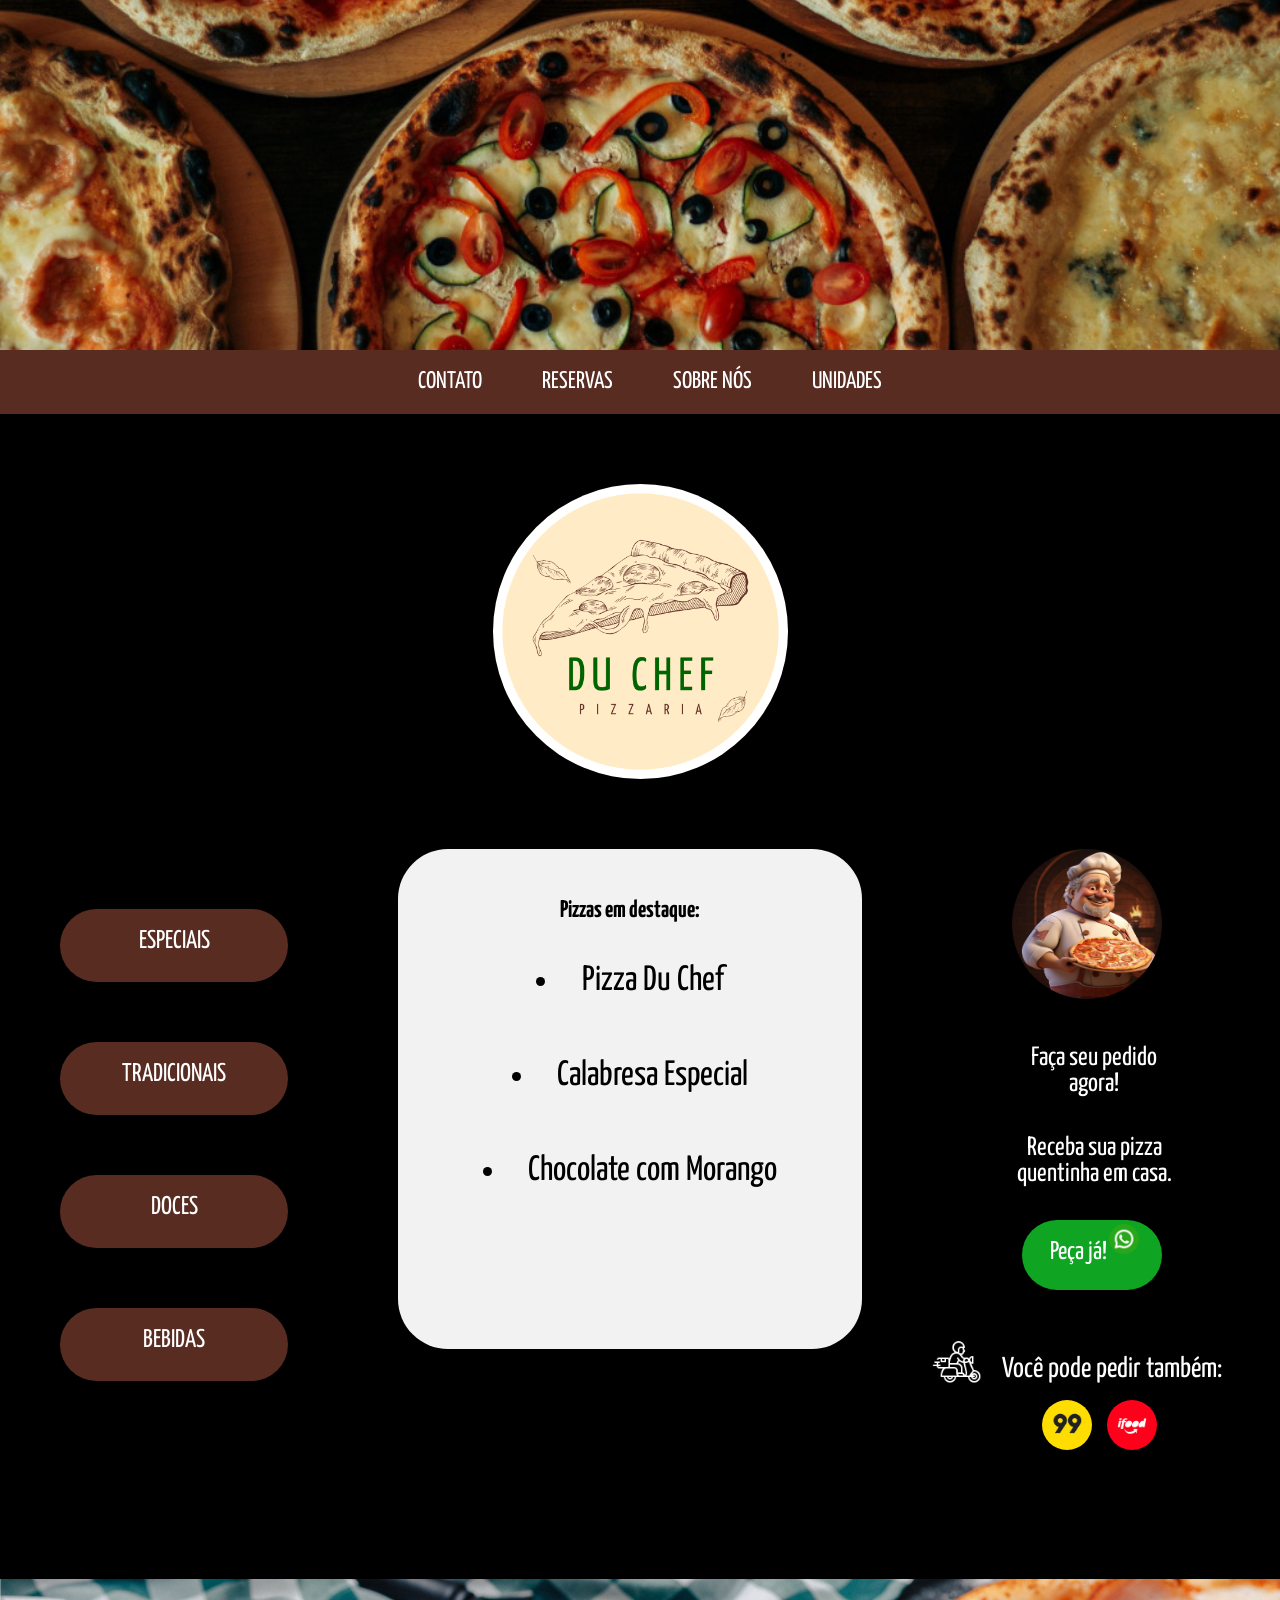
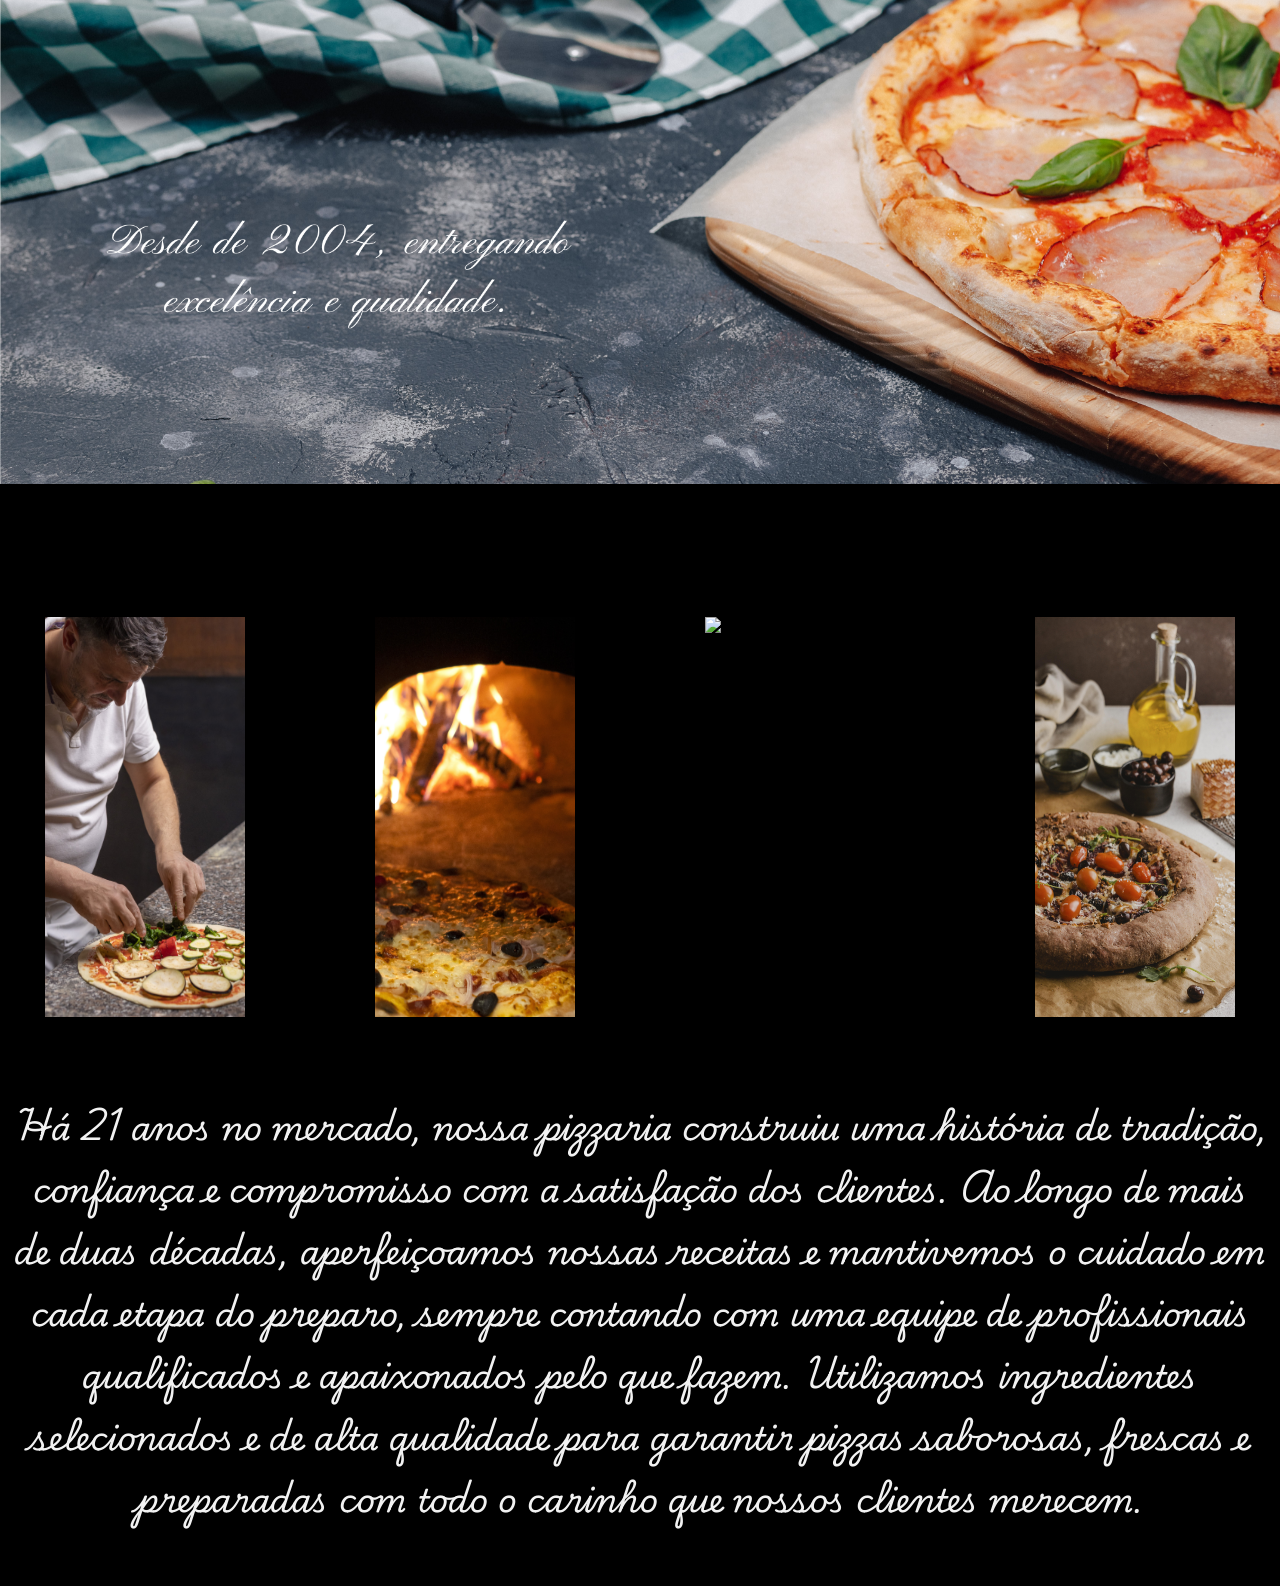
==== index.html @ 3c266546 "subindo projeto" ====
<!DOCTYPE html>
<html lang="pt-br">

<head>
    <meta charset="UTF-8">
    <meta name="viewport" content="width=device-width, initial-scale=1.0">
    <link rel="shortcut icon" href="imagens/Aha-Soft-Desktop-Buffet-Pizza.32.png" type="image/x-icon">
    <link rel="stylesheet" href="estilo.css">
    <title>Pizzaria Du Cheff</title>
</head>

<body>
    <header></header>
    <nav class="menu_principal">
        <ul>
            <li><a href="#">CONTATO</a></li>
            <li><a href="#">RESERVAS</a></li>
            <li><a href="#">SOBRE NÓS</a></li>
            <li><a href="#">UNIDADES</a></li>
        </ul>
    </nav>

    <div id="duchef">
        <img src="imagens/ducheflogo.png" alt="">
    </div>

    <section>
        <div id="menu1">
            <ul>
                <li class="item_destaque">ESPECIAIS</li>
                <li class="item_destaque">TRADICIONAIS</li>
                <li class="item_destaque">DOCES</li>
                <li class="item_destaque">BEBIDAS</li>
            </ul>
        </div>

        <div id="menu2">
            <h1>Pizzas em destaque:</h1>
            <ul>
                <li class="item_destaque2">Pizza Du Chef</li>
                <li class="item_destaque2">Calabresa Especial</li>
                <li class="item_destaque2">Chocolate com Morango</li>
            </ul>
        </div>

        <div id="menu3">

            <img src="imagens/chefdesen.jpg" alt="" class="master">
            <p class="emcasa">Faça seu pedido agora!</p>
            <p class="emcasa">Receba sua pizza quentinha em casa.</p>

            <div id="botaozap">

                <p class="pedido">Peça já!</p>
                <img src="imagens/whaticon.png" alt="" class="zap">
            </div>

            <div id="delivery">

                <img src="imagens/delivery-icon.png" alt="" class="delivery1">
                <p class="delivery2">Você pode pedir também:</p>
            </div>

            <div id="icons">
                <img src="imagens/99pop.jpg" alt="" class="nove">
                <img src="imagens/logoifood2.png" alt="" class="food">
            </div>

        </div>
    </section>

    <article>

        <img src="imagens/banner2.png" id="banner2">

        <div id="container">

            <div class="card"><img src="imagens/chef.jpg"></div>
            <div class="card"><img src="imagens/forno.jpg"></div>
            <div class="card"><img src="imagens/ingredientes.jpg"></div>
            <div class="card"><img src="imagens/pizza.jpg"></div>

        </div>

        <div class="paragrafo">

            <P>
                Há 21 anos no mercado, nossa pizzaria construiu uma história de tradição, confiança e compromisso com a
                satisfação dos clientes. Ao longo de mais de duas décadas,
                aperfeiçoamos nossas receitas e mantivemos o cuidado em cada etapa do preparo, sempre contando com uma
                equipe de profissionais qualificados e apaixonados pelo que fazem.
                Utilizamos ingredientes selecionados e de alta qualidade para garantir pizzas saborosas, frescas e
                preparadas com todo o carinho que nossos clientes merecem.
            </P>

        </div>

    </article>

    <footer></footer>

</body>

</html>
---- estilo.css ----
@import url('https://fonts.googleapis.com/css2?family=IBM+Plex+Mono:ital,wght@0,100;0,200;0,300;0,400;0,500;0,600;0,700;1,100;1,200;1,300;1,400;1,500;1,600;1,700&family=Instrument+Serif:ital@0;1&family=Inter:ital,opsz,wght@0,14..32,100..900;1,14..32,100..900&family=Irish+Grover&family=Pinyon+Script&family=Yanone+Kaffeesatz:wght@200..700&display=swap');
@import url('https://fonts.googleapis.com/css2?family=Playwrite+US+Trad:wght@100..400&display=swap');

/*--------------------------------------------------------------------------------------- parte Filipe -------------------------------------------------------------------------------------------*/

*{
    margin: 0;
    padding: 0;
}
header{
    background-color: black;
    background-image: url('./imagens/banner1.1.jpg');
    background-repeat:no-repeat ;
    background-position: center center;
    background-size: cover;   
    width: 100%;
    height: 350px;
}
.menu_principal{
    background-color: #592c22;
    padding: 20px;
    display: flex;
    justify-content: center;
}
.menu_principal ul{
    display: flex;
    list-style: none;    
}
.menu_principal a{
    text-decoration: none;
    color: white;
    padding: 20px;
    margin-left: 20px;
    font-family:Yanone Kaffeesatz;
    font-style: regular;
    font-size: 1.5em;
    font-weight: normal;    
}
.menu_principal a:hover{
    background-color: black;
    color: green;
    border-radius: 25px;
    transition-duration: .5s;
}

#duchef{
    background-color: black;
    display: flex;
    justify-content: center;/*centraliza na horizontal*/
    align-items: center;/*centraliza na vertical*/
    padding: 70px;
}
#duchef img{
  
    width: 295px;px;
    height:295px;
    border-radius: 50%;
    object-fit: cover;/*Impede que a imagem fique distorcida.*/
  
}
section{
    background-color: black;
    display: flex;
    
}
#menu1{
    width: 30%;
    height: 730px;
    color: white;
   
     
}
#menu1 ul li{
   padding: 20px;
   font-size: larger;
    
}
#menu1 ul li.item_destaque{ /*coluna de menu 1*/
    background-color: #592c22;
    padding-bottom: 28px;
    margin: 60px;
    font-family:Yanone Kaffeesatz;
    font-style: regular;
    font-size: 1.6rem;
    border-radius: 100px;
    text-align: center;
    list-style-type: none;
}

#menu2{
    background-color: #f2f2f2;
    width: 40%;
    height: 480px;
    margin-left: 50px;
    font-size: 1rem;
    padding-top: 20px;
    font-family:Yanone Kaffeesatz;
    font-style: regular;
    border-radius:50px;
}


#menu2 h1{
    text-align: center;
    font-family:Yanone Kaffeesatz;
    font-style: regular;
    margin-top: 30px;
   
}
#menu2 ul li{
    padding: 20px;
    margin-top: 20px;
    font-size: 2.2em;
    text-align: center;
    list-style-type: disc;
    list-style-position: inside;   
}


#menu3{
    width: 30%;
    height: 500px;
    color: white;
    margin-left: 70px;
    font-size: 1.5rem;
    //
}

.master{
    width: 150px;
    height: 150px;
    border-radius: 50%;  
    margin-left: 80px;
    align-items: center;
}

.emcasa{
    text-align: center;
    width: 50%;
    height: 40px;
    font-family:Yanone Kaffeesatz;
    font-style: regular;
    margin-top: 35px;
    margin-bottom: 40px;
    margin-left: 70px;
    padding: 5px;
    font-size: 1.1em;
}


#botaozap{ 
display: flex;
margin: 8px;
margin-left:90px;
width: 140px;
height:70px;
background-color: #0fa523;
border-radius: 40px;
   
  
}    
.pedido{
   color: white;
   padding-top: 20px;
   padding-left: 28px;
   font-family:Yanone Kaffeesatz;
   font-style: regular;
   font-size: 1.6rem;
   
   

}
.zap{
    width: 30px;
    height: 30px;
    padding-top: 4px ;
    padding-left:2px ;
  
   
   
}

#delivery{
    display: flex;
    padding-top: 40px;
   
}

.delivery1{
   
    width: 50px ;
    height: 50px;
    
}
.delivery2{
    padding-left: 20px;
    padding-top: 17px;
    font-family:Yanone Kaffeesatz;
   font-style: regular;
   font-size: 1.8rem;
     
}

#icons{
     display: flex;
     padding-top: 2px;
     margin-left: 110px;
     gap: 15px;
    
}
.nove{
   width: 50px;
   height: 50px;
   border-radius:50px;
   margin-top: 10px;
     
    
    
}
.food{ 
width: 50px;
height: 50px;
border-radius:50px;  
margin-top: 10px;  
    
}


#banner{
    width: 100%;
    height: 350px;
}

/*-------------------------------------------------------------------------------------- parte jaqueline ---------------------------------------------------------------------------------------*/

article{/*coonfigurações do article*/

    background-color: black;
    padding-bottom: 46px;

}

#banner2{
width: 100%;

}


#container{ /*inicio do bloco de imagens por div container*/

    
    display: flex; /*utilização do flexbox*/
    justify-content: center;
    padding-top:5%;
     border-radius: 30%;
   


}
.card{ /*configurando os cards das imagens*/
   
   padding: 65px;
   display: flex;
   height: 400px;
  
}
.card img{
    width: 200px;
}
    
.paragrafo{  /*configurando o parágrafo embaixo dos cards das imagens*/

 color:#f2f2f2;
 padding: 12px;
 font-family: Playwrite US Trad;
 font-size: 2rem;
 font-style: Thin;
 text-align:center;

}

/*-------------------------------------------------------------------------------------- parte Rodrigo ---------------------------------------------------------------------------------------*/
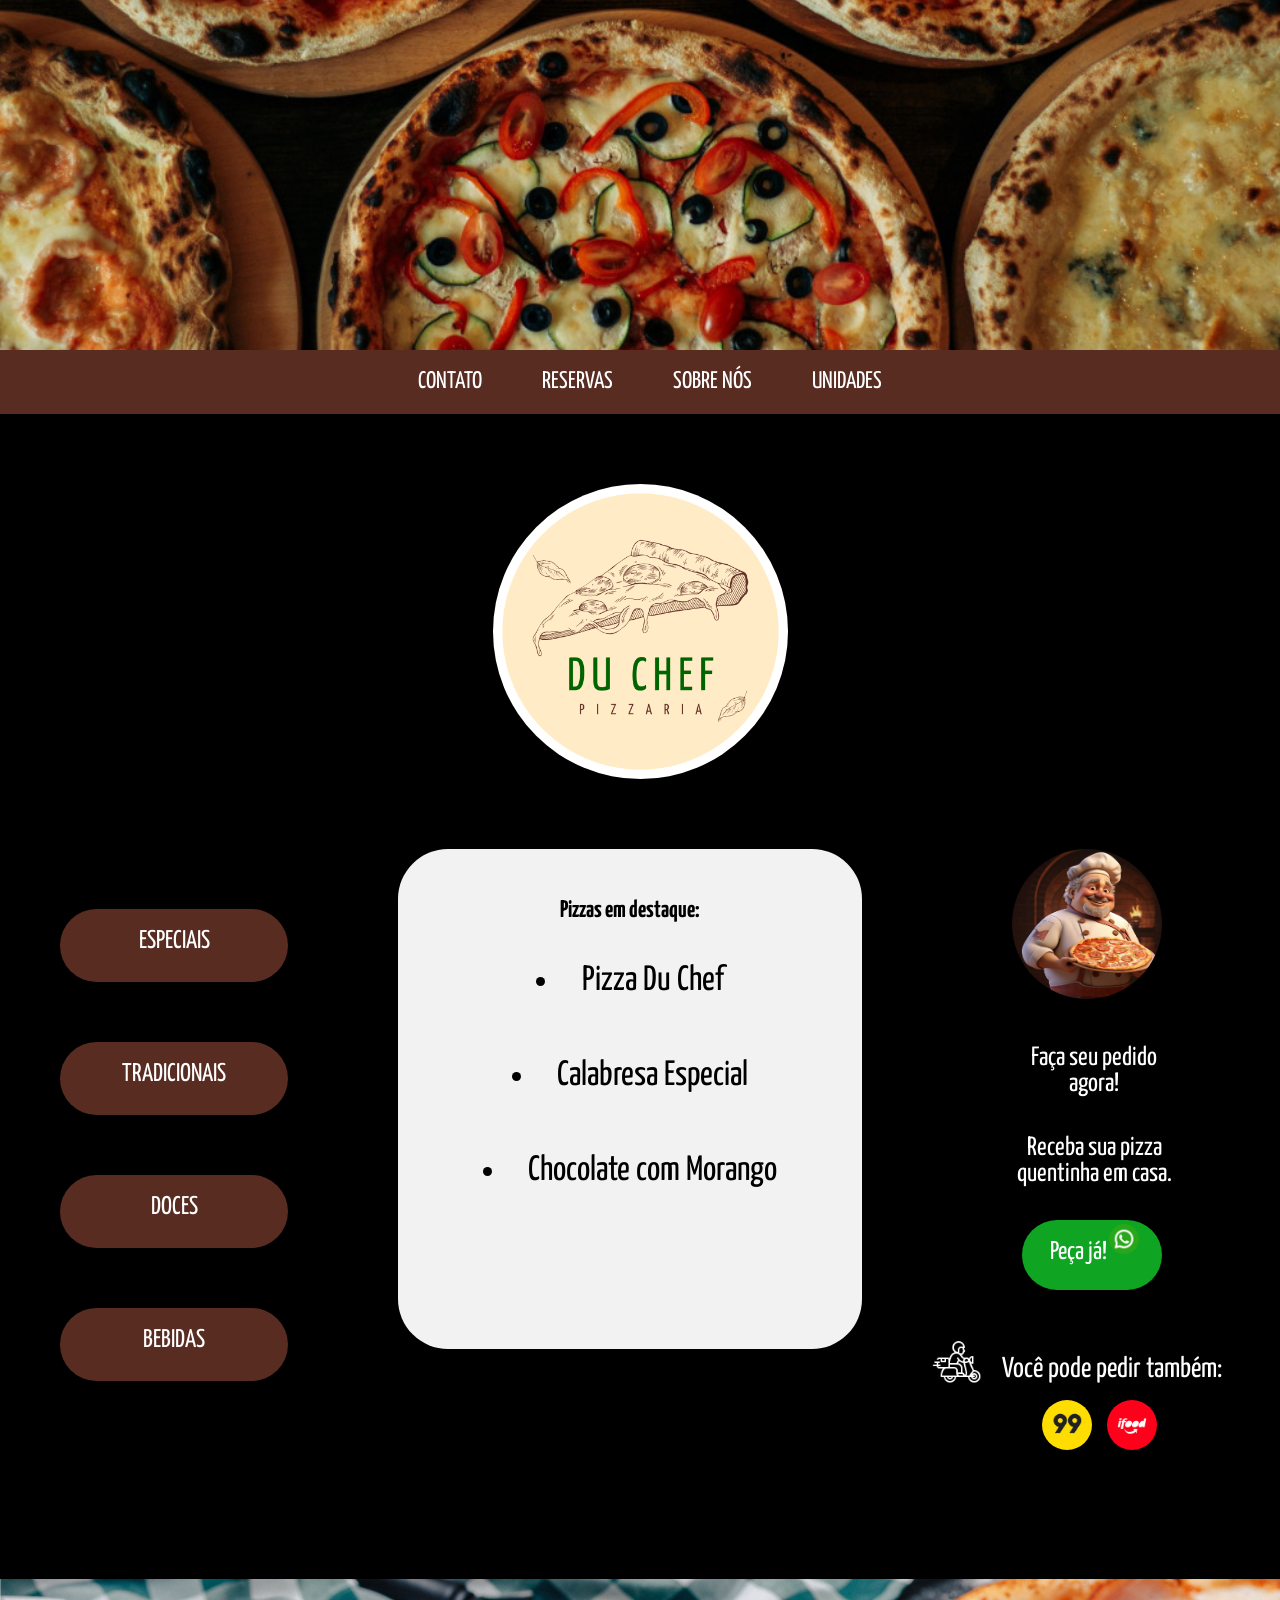
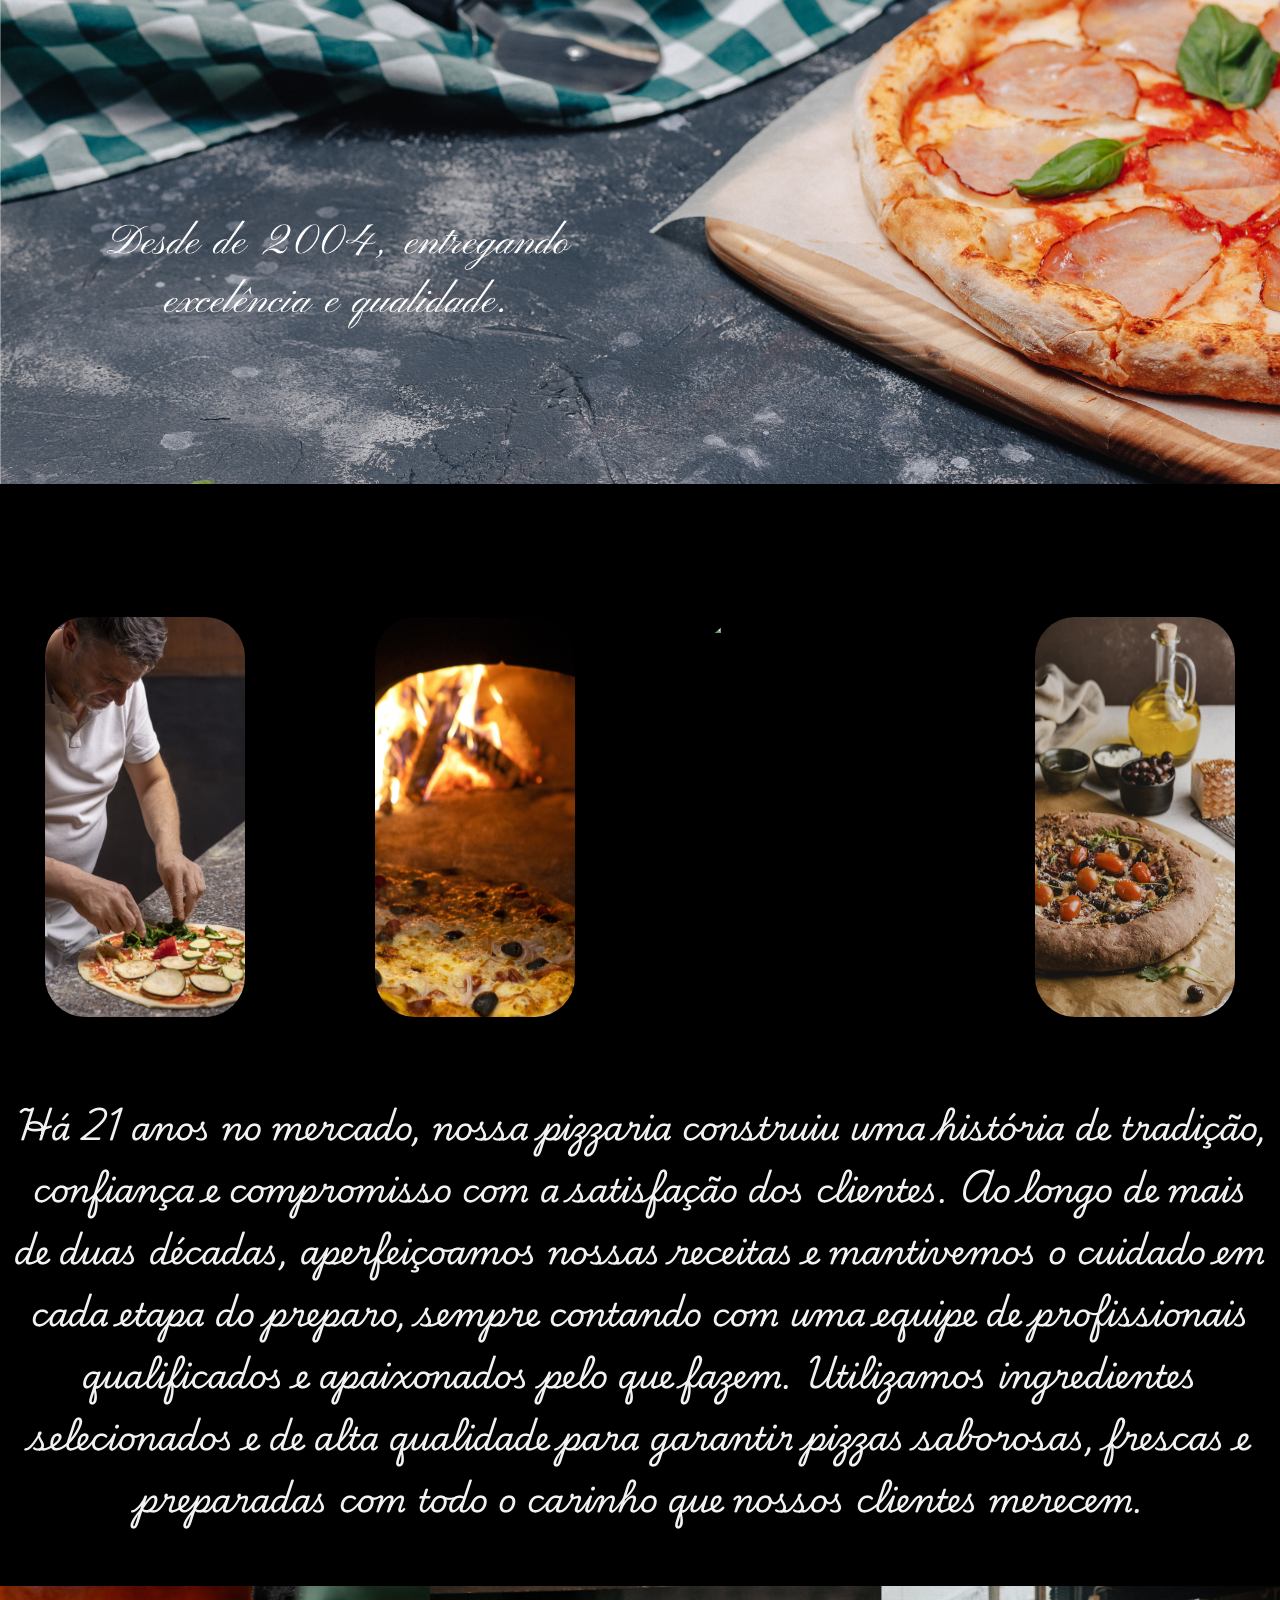
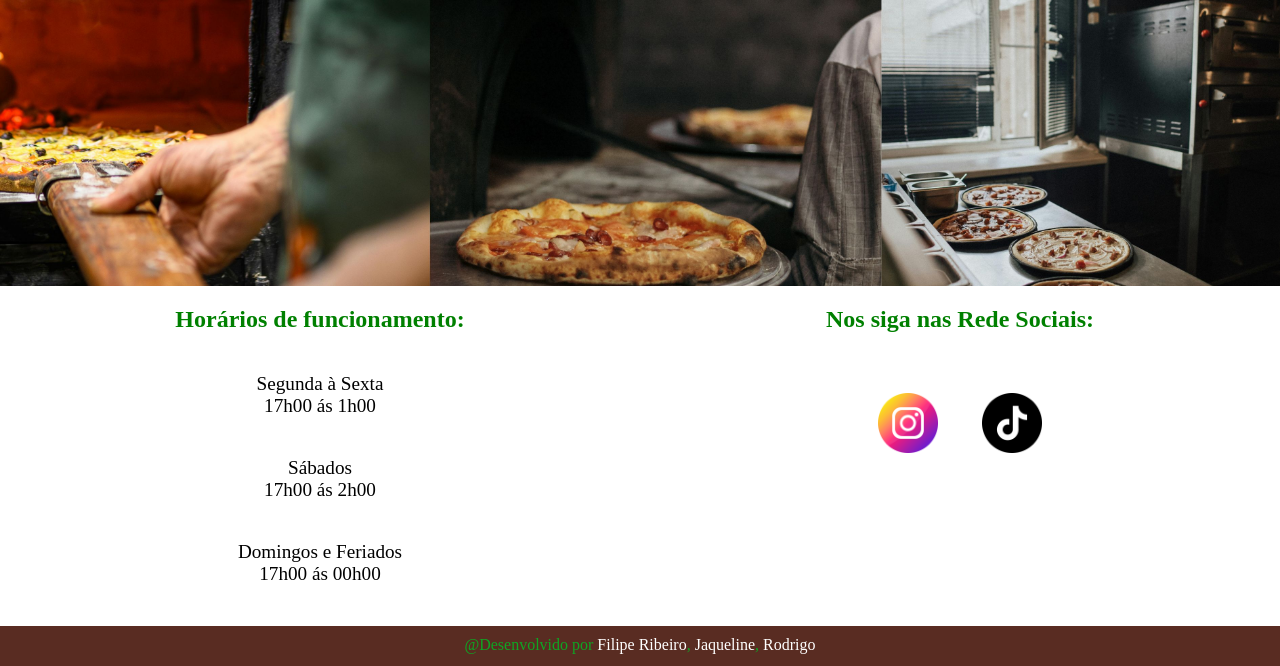
==== commit 5de033ef: "nova atualizacao" ====
--- a/index.html
+++ b/index.html
@@ -97,7 +97,32 @@
 
     </article>
 
-    <footer></footer>
+    <section id="banner3">
+
+    </section>
+    <section id="contatos">
+        <div id="horarios">
+            <h2>Horários de funcionamento:</h2>
+            <p>Segunda à Sexta <br>
+                17h00 ás 1h00</p>
+
+            <p>Sábados <br>
+                17h00 ás 2h00</p>
+
+            <p>Domingos e Feriados <br>
+                17h00 ás 00h00</p>
+        </div>
+        <div id="redes">
+            <h2>Nos siga nas Rede Sociais:</h2>
+            <img src="imagens/instagram.png" alt="logo do Instagram">
+            <img src="imagens/tiktok (1).png" alt="logo do Tik Tok">
+        </div>
+
+    </section>
+
+    <footer>
+        <p>@Desenvolvido por <a href="#">Filipe Ribeiro</a>,<a href="#"> Jaqueline</a>,<a href="#"> Rodrigo</a></p>
+    </footer>
 
 </body>
 
--- a/estilo.css
+++ b/estilo.css
@@ -1,3 +1,5 @@
+@charset "UTF-8";
+
 @import url('https://fonts.googleapis.com/css2?family=IBM+Plex+Mono:ital,wght@0,100;0,200;0,300;0,400;0,500;0,600;0,700;1,100;1,200;1,300;1,400;1,500;1,600;1,700&family=Instrument+Serif:ital@0;1&family=Inter:ital,opsz,wght@0,14..32,100..900;1,14..32,100..900&family=Irish+Grover&family=Pinyon+Script&family=Yanone+Kaffeesatz:wght@200..700&display=swap');
 @import url('https://fonts.googleapis.com/css2?family=Playwrite+US+Trad:wght@100..400&display=swap');
 
@@ -15,12 +17,16 @@
     background-size: cover;   
     width: 100%;
     height: 350px;
+    
 }
 .menu_principal{
     background-color: #592c22;
     padding: 20px;
     display: flex;
     justify-content: center;
+    position: sticky;
+    top: 0px;
+    z-index: 1; 
 }
 .menu_principal ul{
     display: flex;
@@ -52,7 +58,7 @@
 }
 #duchef img{
   
-    width: 295px;px;
+    width: 295px;
     height:295px;
     border-radius: 50%;
     object-fit: cover;/*Impede que a imagem fique distorcida.*/
@@ -61,6 +67,7 @@
 section{
     background-color: black;
     display: flex;
+    width: 100%;
     
 }
 #menu1{
@@ -115,17 +122,13 @@
     list-style-type: disc;
     list-style-position: inside;   
 }
-
-
 #menu3{
     width: 30%;
     height: 500px;
     color: white;
     margin-left: 70px;
-    font-size: 1.5rem;
-    //
-}
-
+    font-size: 1.5rem;    
+}
 .master{
     width: 150px;
     height: 150px;
@@ -133,7 +136,6 @@
     margin-left: 80px;
     align-items: center;
 }
-
 .emcasa{
     text-align: center;
     width: 50%;
@@ -146,8 +148,6 @@
     padding: 5px;
     font-size: 1.1em;
 }
-
-
 #botaozap{ 
 display: flex;
 margin: 8px;
@@ -156,8 +156,6 @@
 height:70px;
 background-color: #0fa523;
 border-radius: 40px;
-   
-  
 }    
 .pedido{
    color: white;
@@ -166,31 +164,22 @@
    font-family:Yanone Kaffeesatz;
    font-style: regular;
    font-size: 1.6rem;
-   
-   
-
 }
 .zap{
     width: 30px;
     height: 30px;
     padding-top: 4px ;
     padding-left:2px ;
-  
-   
-   
 }
 
 #delivery{
     display: flex;
     padding-top: 40px;
-   
-}
-
+}
 .delivery1{
    
     width: 50px ;
     height: 50px;
-    
 }
 .delivery2{
     padding-left: 20px;
@@ -198,38 +187,32 @@
     font-family:Yanone Kaffeesatz;
    font-style: regular;
    font-size: 1.8rem;
-     
-}
-
+}
 #icons{
      display: flex;
      padding-top: 2px;
      margin-left: 110px;
      gap: 15px;
-    
 }
 .nove{
    width: 50px;
    height: 50px;
    border-radius:50px;
    margin-top: 10px;
-     
-    
-    
 }
 .food{ 
 width: 50px;
 height: 50px;
 border-radius:50px;  
-margin-top: 10px;  
-    
-}
-
-
+margin-top: 10px;      
+}
 #banner{
     width: 100%;
     height: 350px;
 }
+article{
+    width: 100%;
+}
 
 /*-------------------------------------------------------------------------------------- parte jaqueline ---------------------------------------------------------------------------------------*/
 
@@ -237,37 +220,26 @@
 
     background-color: black;
     padding-bottom: 46px;
-
-}
-
+}
 #banner2{
 width: 100%;
-
-}
-
-
-#container{ /*inicio do bloco de imagens por div container*/
-
-    
+}
+#container{ /*inicio do bloco de imagens por div container*/    
     display: flex; /*utilização do flexbox*/
     justify-content: center;
     padding-top:5%;
      border-radius: 30%;
-   
-
-
 }
 .card{ /*configurando os cards das imagens*/
    
    padding: 65px;
    display: flex;
    height: 400px;
-  
 }
 .card img{
     width: 200px;
-}
-    
+    border-radius: 40px;
+    }
 .paragrafo{  /*configurando o parágrafo embaixo dos cards das imagens*/
 
  color:#f2f2f2;
@@ -276,7 +248,65 @@
  font-size: 2rem;
  font-style: Thin;
  text-align:center;
-
 }
 
 /*-------------------------------------------------------------------------------------- parte Rodrigo ---------------------------------------------------------------------------------------*/
+#banner3{
+    background-color: black;
+    background-image: url(./imagens/banner3.jpg);
+    background-position: center center;
+    background-repeat: no-repeat;
+    background-size: cover;
+    width: 100%;/*Sempre definir altura e largura das imagens!*/
+    height: 300px;
+}
+#contatos{
+    display: flex;
+    background-color: white;
+    margin-bottom: 40px;
+}
+#horarios{
+    width: 50%;
+    height: 300px;
+}
+#horarios h2{
+    color: green;
+    padding: 20px;
+    text-align: center;
+}
+#horarios p{
+    font-family: 'Times New Roman', Times, serif;
+    font-size: larger;
+    padding: 20px;
+    text-align: center;
+}
+#redes{
+    width: 50%;
+    height: 300px;
+    text-align: center;
+}
+#redes h2{
+    font-family: 'Times New Roman', Times, serif;
+    color: green;
+    padding: 20px;
+}
+#redes img{
+    width: 60px;
+    height: 60px;
+    margin-top: 20px;
+    padding: 20px;
+}
+footer{
+    background-color: #592c22;
+    width: 100%;
+    height: 40px;
+    text-align: center;
+}
+footer p{
+    color:#0fa523;
+    padding: 10px;
+}
+footer a {
+     color: white;
+     text-decoration: none;
+}
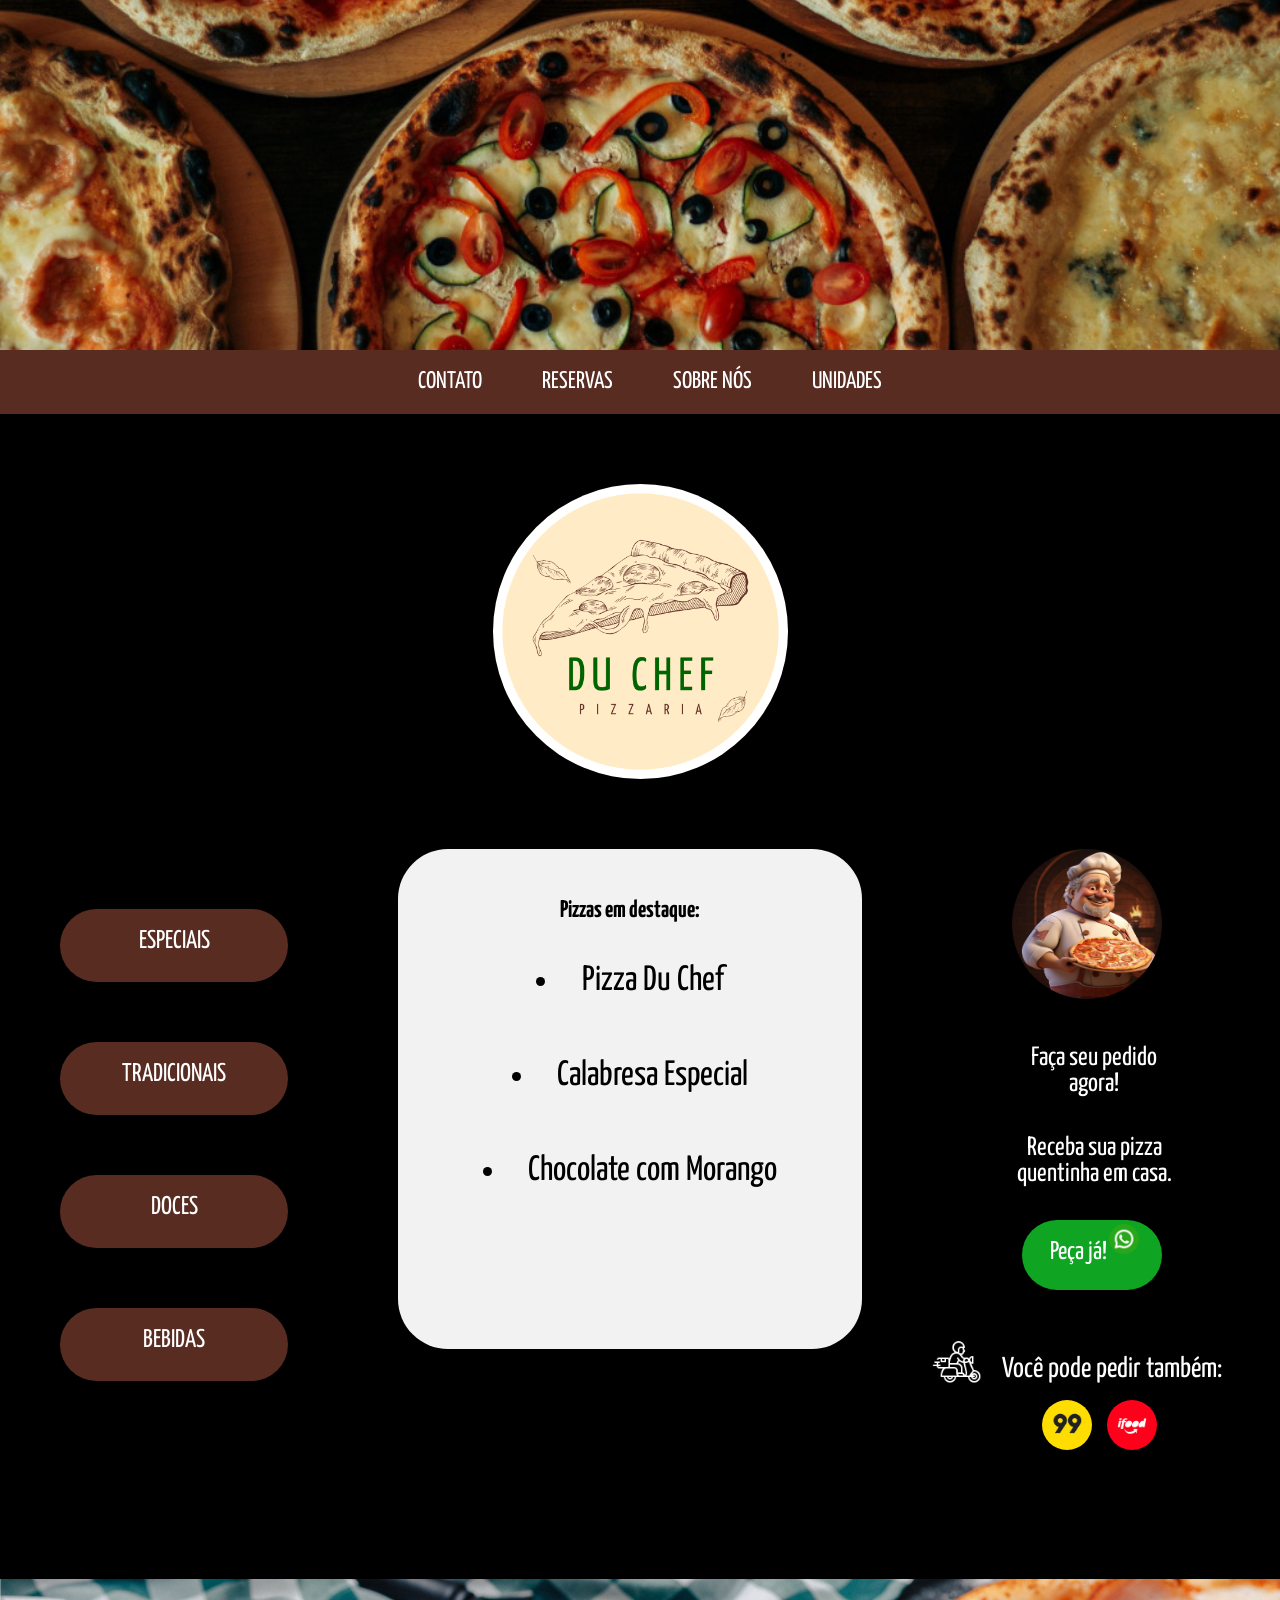
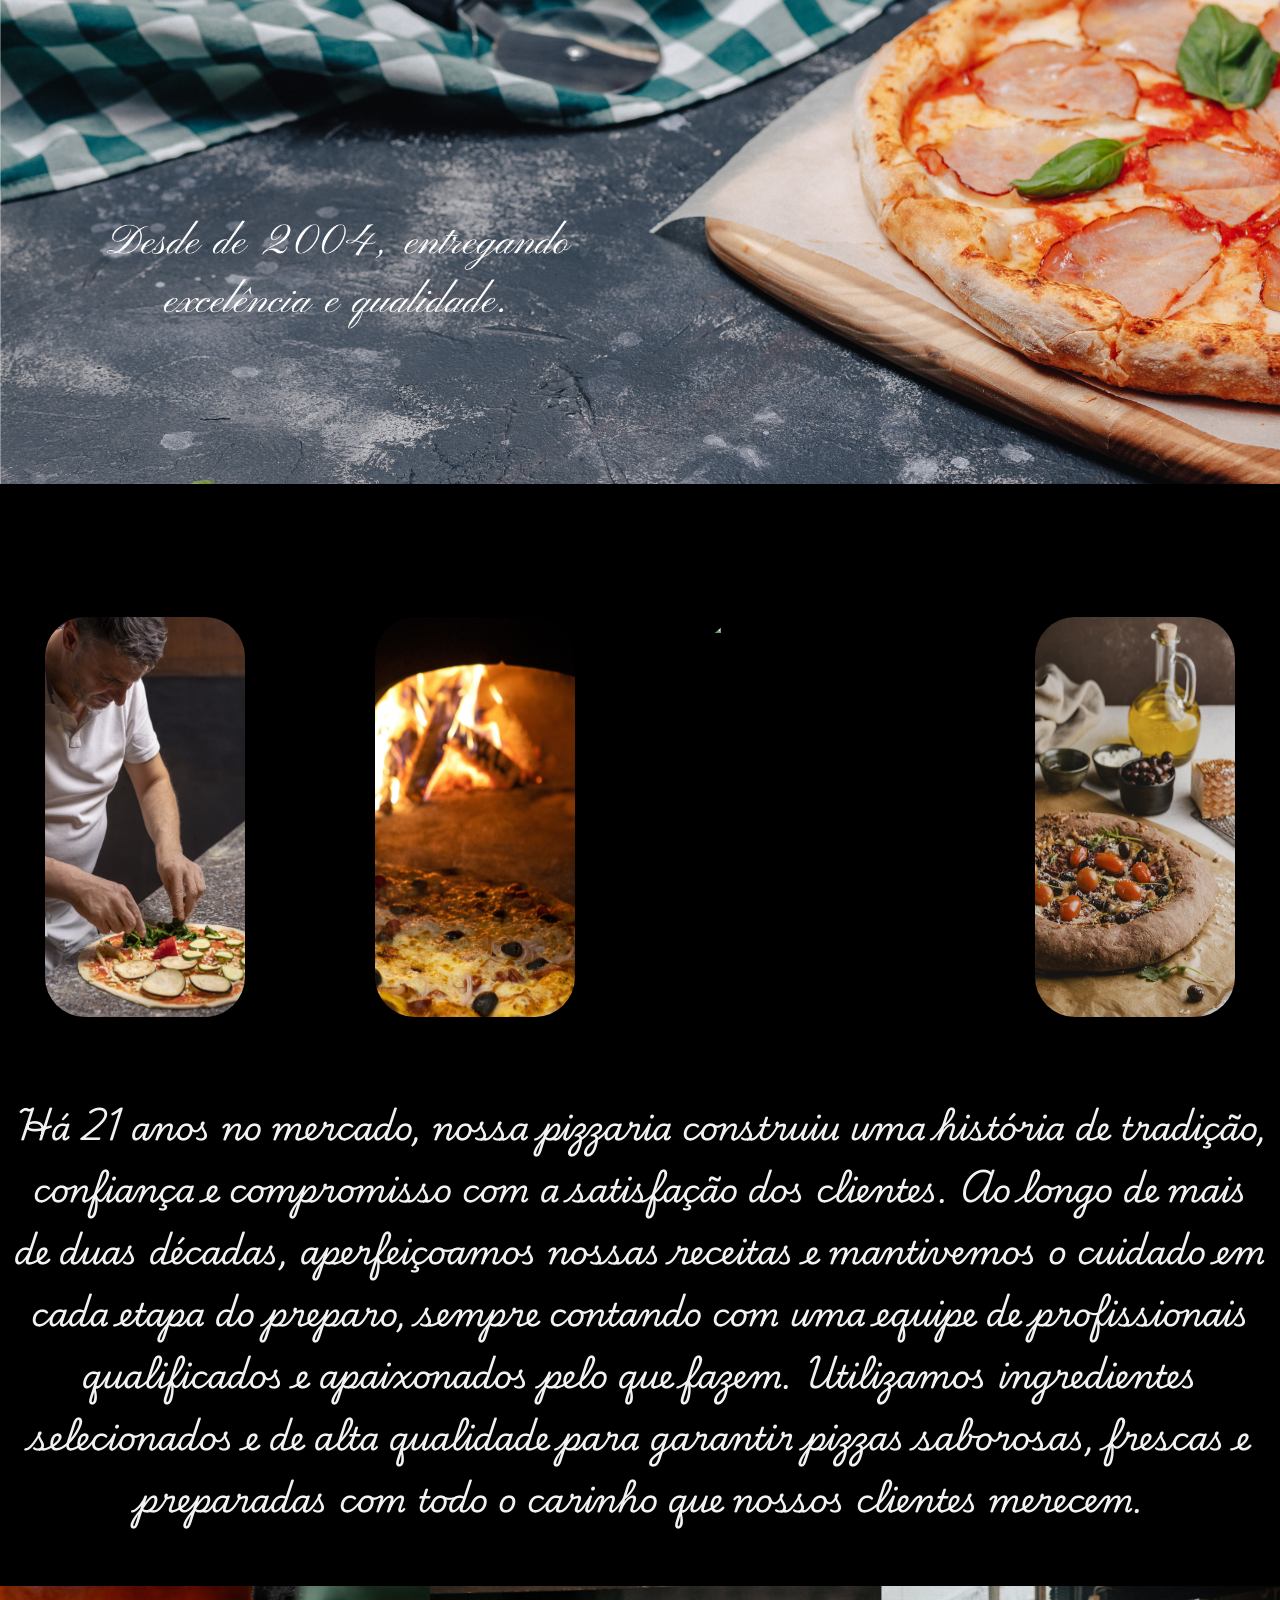
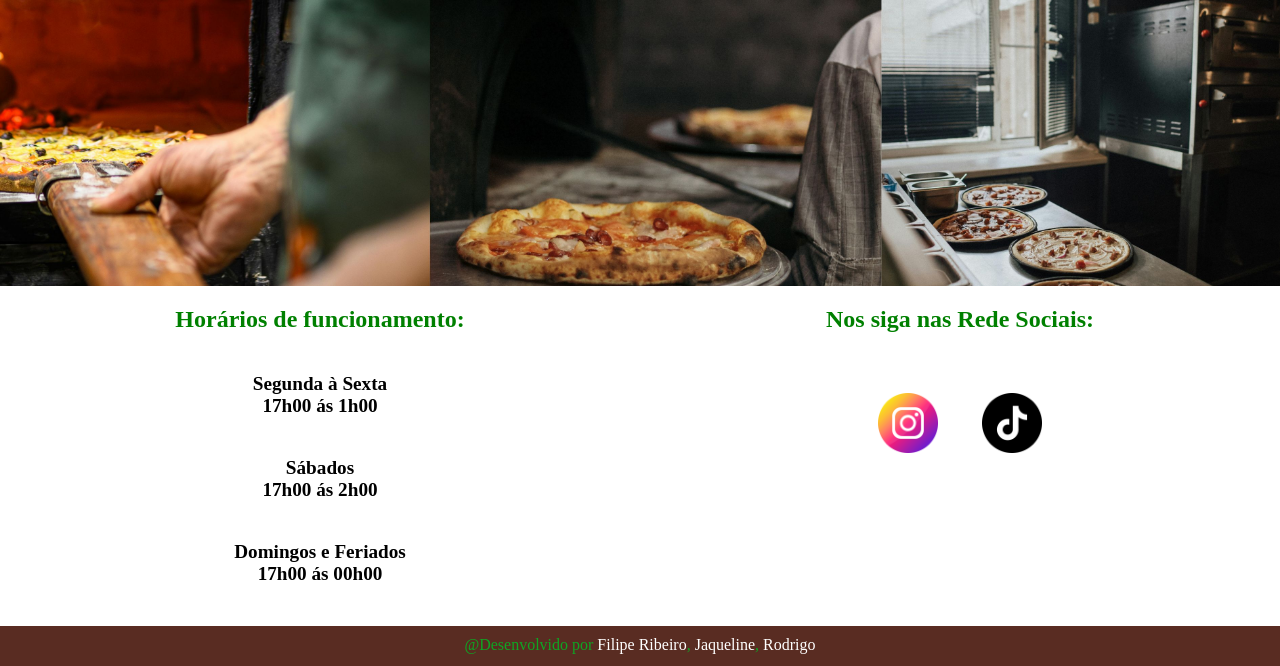
==== commit 9ccf106b: "atualizaçao" ====
--- a/index.html
+++ b/index.html
@@ -51,7 +51,7 @@
 
             <div id="botaozap">
 
-                <p class="pedido">Peça já!</p>
+                <p class="pedido"><a href="https://wa.me/5561986520380/" target="_blank">Peça já!</a></p>
                 <img src="imagens/whaticon.png" alt="" class="zap">
             </div>
 
--- a/estilo.css
+++ b/estilo.css
@@ -156,9 +156,13 @@
 height:70px;
 background-color: #0fa523;
 border-radius: 40px;
-}    
+} 
+#botaozap a {
+    text-decoration: none;
+    color: white;
+}   
 .pedido{
-   color: white;
+   
    padding-top: 20px;
    padding-left: 28px;
    font-family:Yanone Kaffeesatz;
@@ -228,7 +232,7 @@
     display: flex; /*utilização do flexbox*/
     justify-content: center;
     padding-top:5%;
-     border-radius: 30%;
+     
 }
 .card{ /*configurando os cards das imagens*/
    
@@ -277,6 +281,7 @@
 #horarios p{
     font-family: 'Times New Roman', Times, serif;
     font-size: larger;
+    font-weight: bold;
     padding: 20px;
     text-align: center;
 }
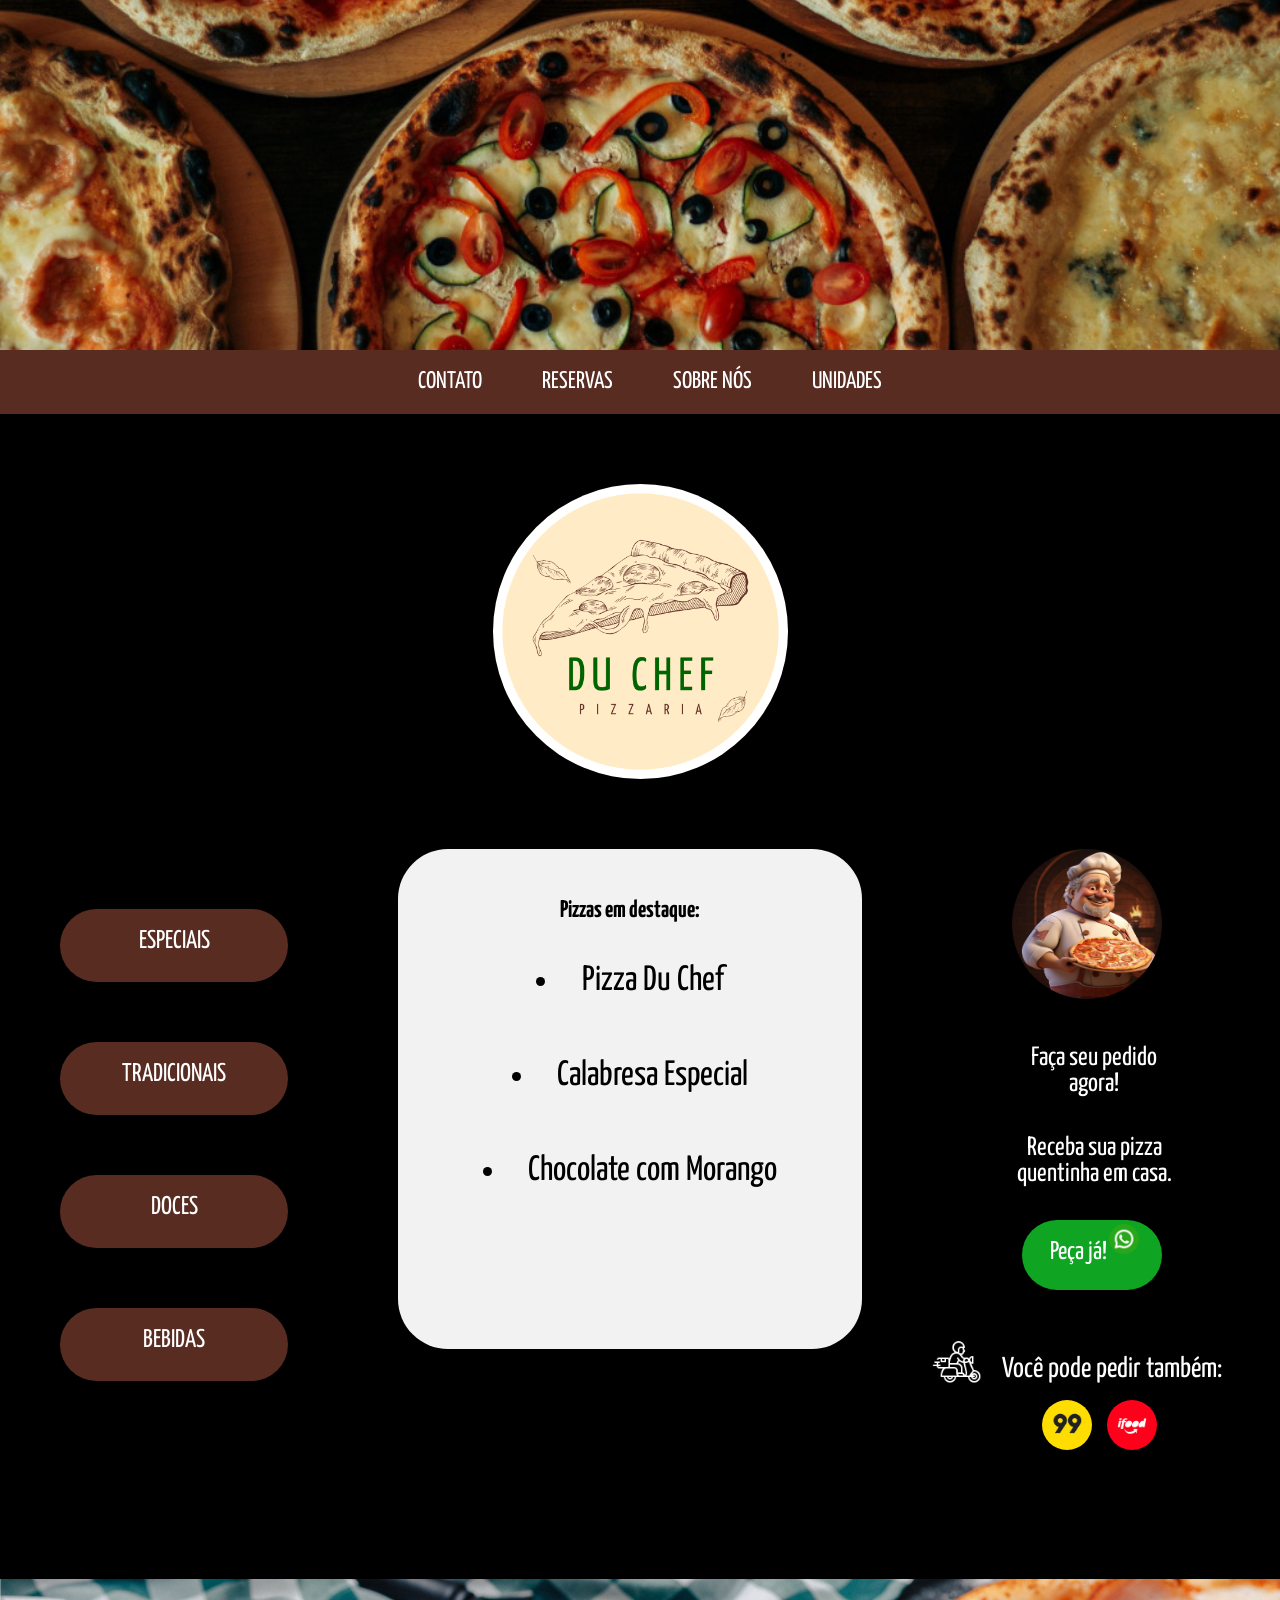
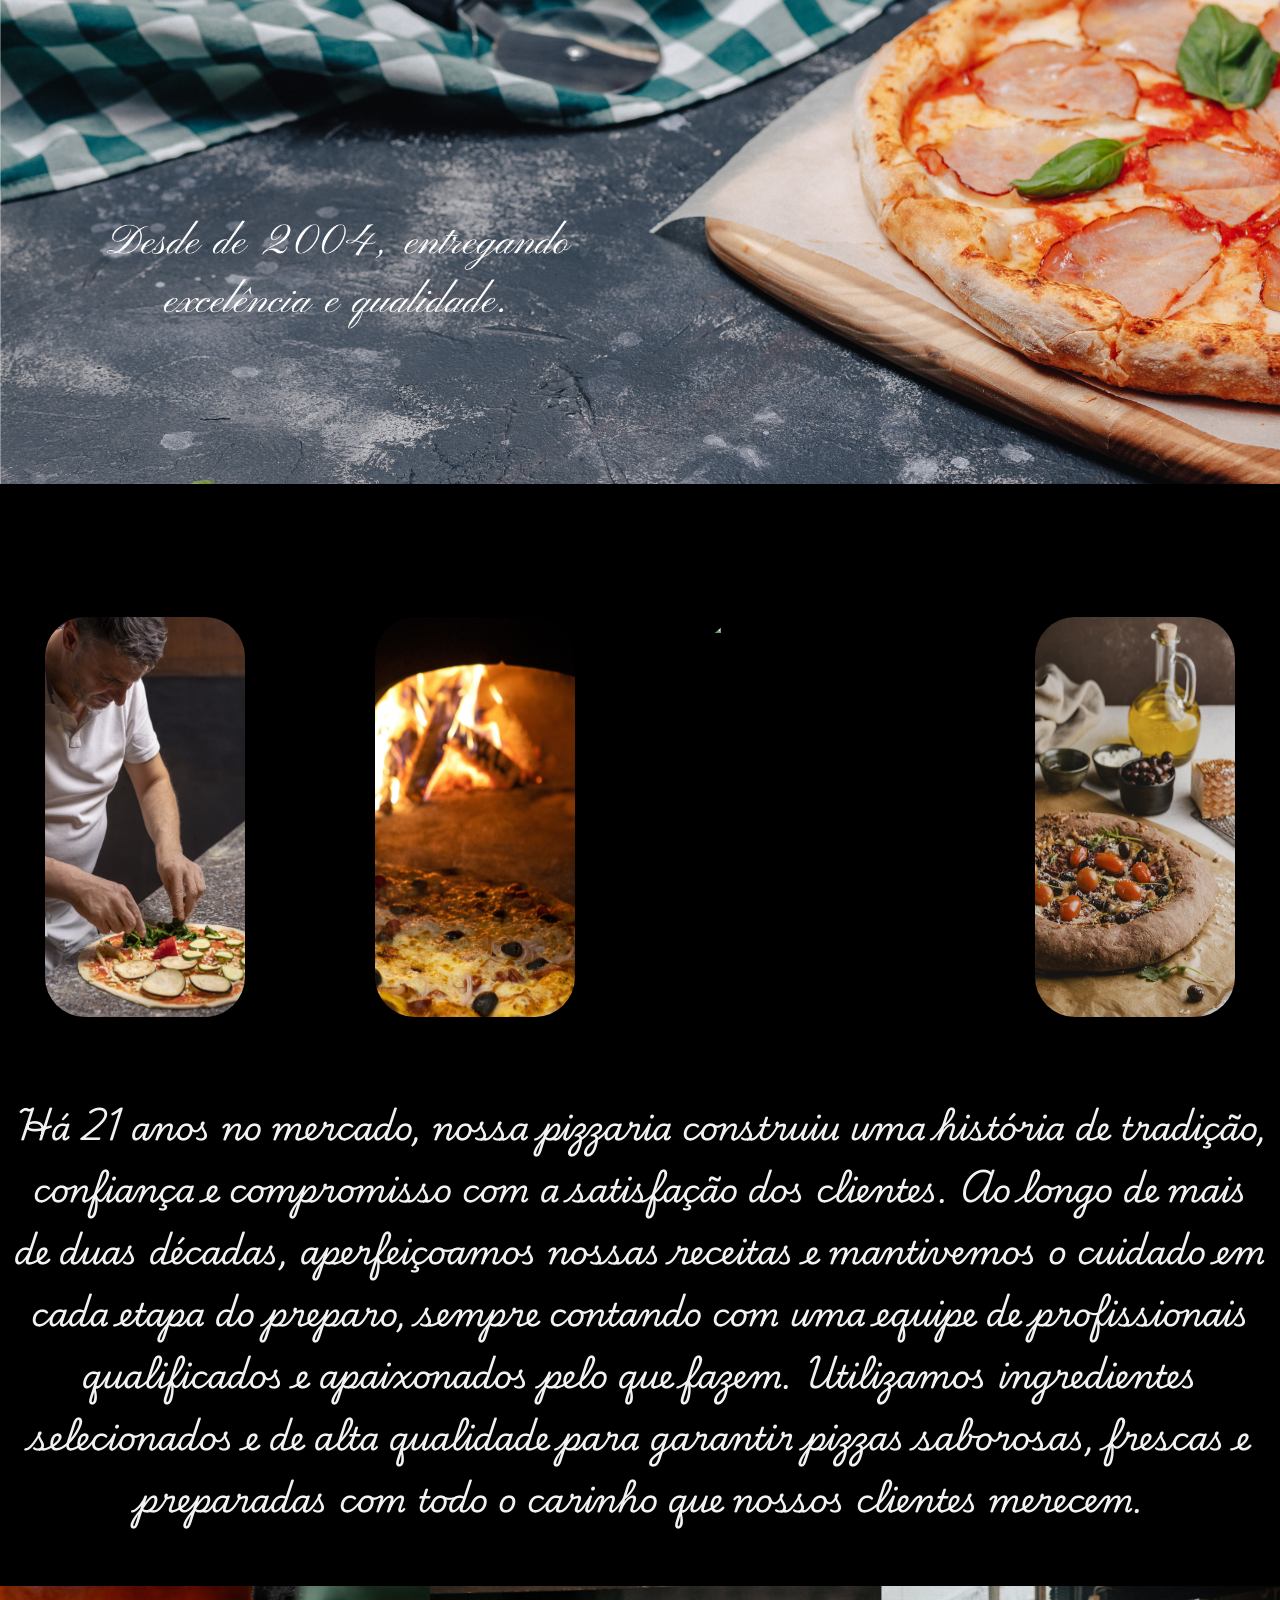
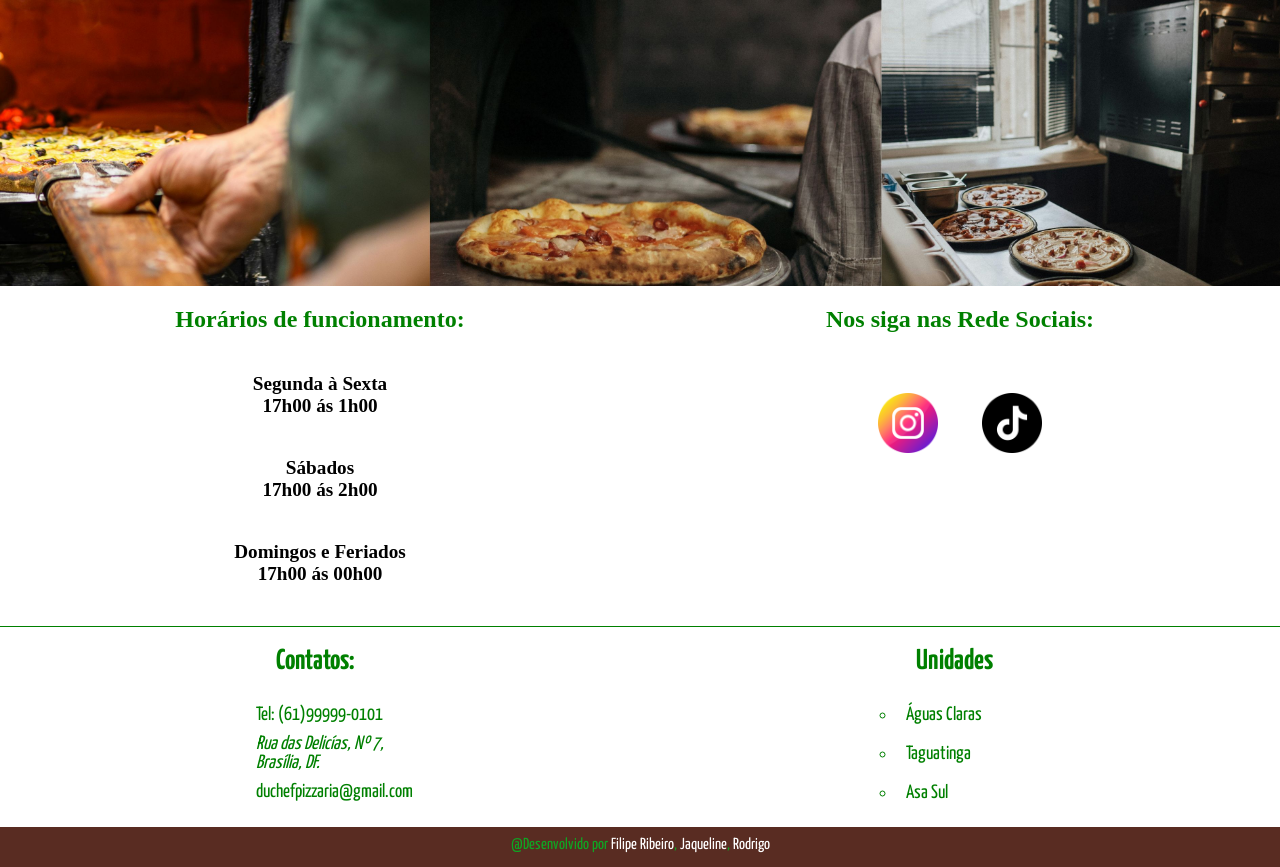
==== commit ffbfa6e1: "prototipo final" ====
--- a/index.html
+++ b/index.html
@@ -13,10 +13,10 @@
     <header></header>
     <nav class="menu_principal">
         <ul>
-            <li><a href="#">CONTATO</a></li>
-            <li><a href="#">RESERVAS</a></li>
-            <li><a href="#">SOBRE NÓS</a></li>
-            <li><a href="#">UNIDADES</a></li>
+            <li><a href="#cont">CONTATO</a></li>
+            <li><a href="formulario.html">RESERVAS</a></li>
+            <li><a href="#nos">SOBRE NÓS</a></li>
+            <li><a href="#uni">UNIDADES</a></li>
         </ul>
     </nav>
 
@@ -27,10 +27,10 @@
     <section>
         <div id="menu1">
             <ul>
-                <li class="item_destaque">ESPECIAIS</li>
-                <li class="item_destaque">TRADICIONAIS</li>
-                <li class="item_destaque">DOCES</li>
-                <li class="item_destaque">BEBIDAS</li>
+                <li class="item_destaque"><a href="#">ESPECIAIS</a></li>
+                <li class="item_destaque"><a href="#">TRADICIONAIS</a></li>
+                <li class="item_destaque"><a href="#">DOCES</a></li>
+                <li class="item_destaque"><a href="#">BEBIDAS</a></li>
             </ul>
         </div>
 
@@ -69,7 +69,7 @@
         </div>
     </section>
 
-    <article>
+    <article id="nos">
 
         <img src="imagens/banner2.png" id="banner2">
 
@@ -119,6 +119,25 @@
         </div>
 
     </section>
+    <section id="contato">
+        <div>
+            <h2 id="cont">Contatos:</h2>
+            <p>Tel: (61)99999-0101</p>
+            <address>
+                Rua das Delicías, Nº 7, Brasília, DF.
+            </address>
+            <p> duchefpizzaria@gmail.com</p>
+        </div>
+        <div>
+            <h2 id="uni">Unidades</h2>
+            <ul>
+                <li>Águas Claras</li>
+                <li>Taguatinga</li>
+                <li>Asa Sul</li>
+            </ul>
+        </div>
+
+    </section>
 
     <footer>
         <p>@Desenvolvido por <a href="#">Filipe Ribeiro</a>,<a href="#"> Jaqueline</a>,<a href="#"> Rodrigo</a></p>
--- a/estilo.css
+++ b/estilo.css
@@ -73,9 +73,11 @@
 #menu1{
     width: 30%;
     height: 730px;
+    color: white;       
+}
+section a{
+    text-decoration: none;
     color: white;
-   
-     
 }
 #menu1 ul li{
    padding: 20px;
@@ -86,14 +88,13 @@
     background-color: #592c22;
     padding-bottom: 28px;
     margin: 60px;
-    font-family:Yanone Kaffeesatz;
+    font-family:"Yanone Kaffeesatz";
     font-style: regular;
     font-size: 1.6rem;
     border-radius: 100px;
     text-align: center;
     list-style-type: none;
 }
-
 #menu2{
     background-color: #f2f2f2;
     width: 40%;
@@ -105,14 +106,11 @@
     font-style: regular;
     border-radius:50px;
 }
-
-
 #menu2 h1{
     text-align: center;
     font-family:Yanone Kaffeesatz;
     font-style: regular;
-    margin-top: 30px;
-   
+    margin-top: 30px;  
 }
 #menu2 ul li{
     padding: 20px;
@@ -301,8 +299,51 @@
     margin-top: 20px;
     padding: 20px;
 }
+#contato{
+    background-color: white;
+    color: green;
+    display: flex;
+    border-top: 1px solid green;
+  
+}
+#contato div {
+    width: 10%;
+    height: 200px;
+    margin: auto;
+    justify-content: center;
+    align-items: center; 
+    font-family:"Yanone Kaffeesatz" ;
+    font-size: 1.2em; 
+}
+#contato h2 {
+    padding: 20px;
+}
+#contato p {
+    text-align: justify;
+    margin-top: 10px;    
+}
+address{
+    margin-top: 10px;
+}
+section form{
+    background-color: white;
+    width: 50%;
+    height: 600px;
+    margin-left: -10%;
+    margin-bottom: 20px;
+    border: 1px solid green;
+    border-radius: 20px;
+    box-shadow: 2px 2px 2px green;
+    padding: 20px;
+}
+div ul li {
+    list-style-type: circle;
+    padding: 10px;
+}
+
 footer{
     background-color: #592c22;
+    font-family: "Yanone Kaffeesatz";
     width: 100%;
     height: 40px;
     text-align: center;
